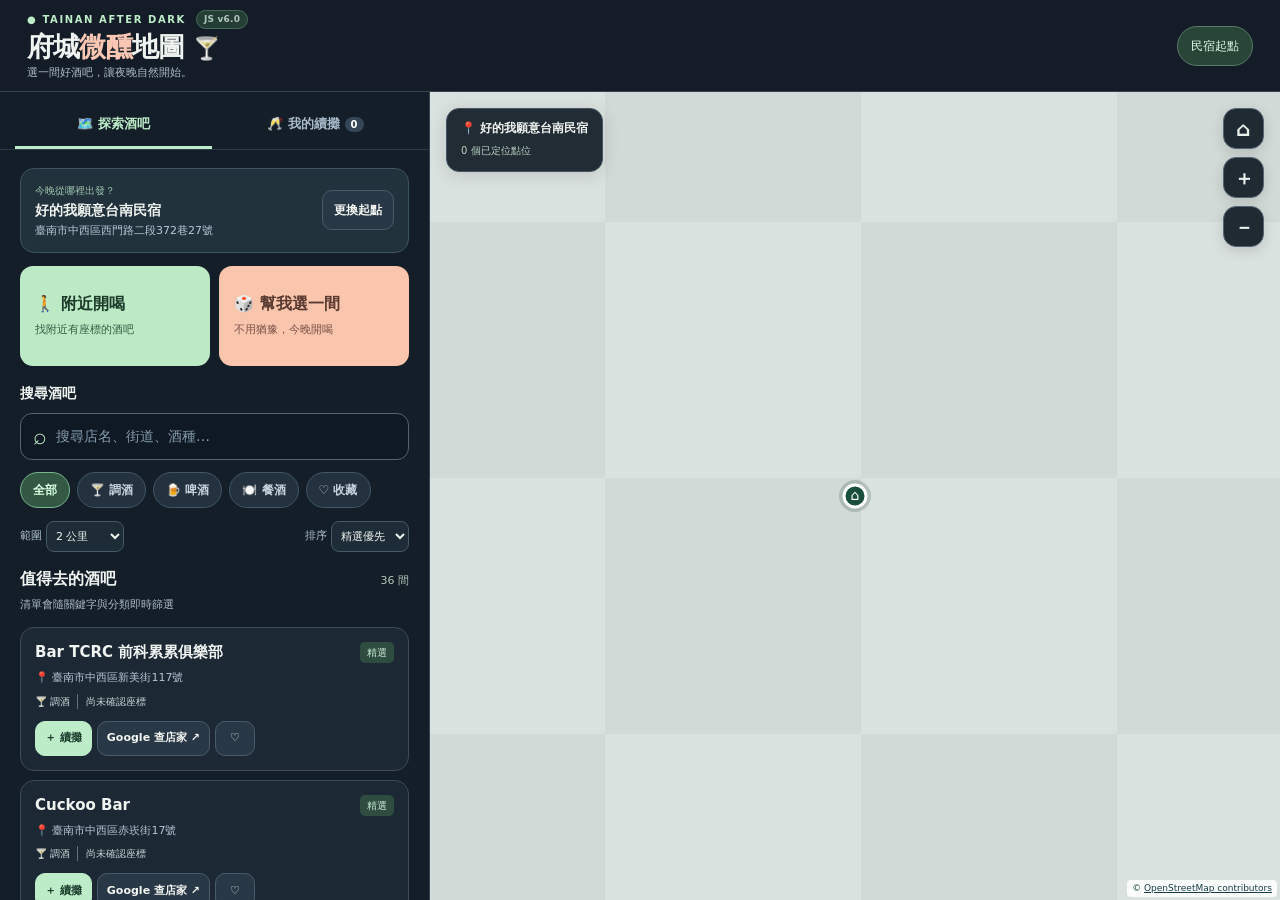
==== index.html @ aedd4753 "Add files via upload" ====
<!doctype html>
<html lang="zh-Hant">
<head>
  <meta charset="utf-8">
  <meta name="viewport" content="width=device-width,initial-scale=1,viewport-fit=cover">
  <meta name="theme-color" content="#131d27">
  <meta name="description" content="府城微醺地圖：從臺南民宿或任何起點出發，搜尋附近酒吧、隨機抽店、規劃續攤與步行導航。">
  <title>府城微醺地圖｜Tainan Bar Hop</title>
  <link rel="stylesheet" href="./styles.css?v=6.0.0">
</head>
<body>
  <div id="app"><p style="font:16px system-ui;padding:24px">🍸 載入府城微醺地圖中…</p></div>
  <script type="module" src="./app.js?v=6.0.0"></script>
</body>
</html>
---- styles.css ----
:root{color-scheme:dark;--bg:#121a24;--panel:#17212e;--soft:#222f3c;--line:#344452;--text:#f0f4f1;--muted:#acbac9;--mint:#bdecc8;--pink:#fac7b4;--dim:#8da4ab}
*{box-sizing:border-box}html,body{padding:0;margin:0;min-height:100%;font-family:-apple-system,BlinkMacSystemFont,"Noto Sans TC","PingFang TC",system-ui,sans-serif;background:var(--bg);color:var(--text);line-height:1.5}button,input,select{font:inherit}button{cursor:pointer}button:disabled{opacity:.48;cursor:default}a{color:inherit;text-decoration:none}button:focus-visible,a:focus-visible,input:focus-visible,select:focus-visible{outline:3px solid var(--mint);outline-offset:3px}[hidden]{display:none!important}
.topbar{height:92px;padding:16px 27px;display:flex;justify-content:space-between;align-items:center;background:#141d27;border-bottom:1px solid var(--line);gap:8px}.eyebrow{font-size:10px;letter-spacing:1.6px;color:var(--mint);font-weight:800;display:flex;align-items:center;gap:10px}.version{font-size:9px;color:#b1c4c1;letter-spacing:.2px;border:1px solid #496a5b;background:#243e35;padding:2px 7px;border-radius:20px}.topbar h1{font-size:27px;margin:2px 0 1px;font-weight:900;letter-spacing:-.8px;line-height:1.2}.topbar h1 span{color:var(--pink)}.topbar h1 i{font-style:normal;font-size:22px}.topbar p{font-size:11px;color:var(--muted);margin:0}.start-chip{border:1px solid #567968;background:#294537;color:#e0ffeb;padding:10px 13px;border-radius:20px;font-size:12px;max-width:160px;overflow:hidden;text-overflow:ellipsis;white-space:nowrap}
.layout{display:grid;grid-template-columns:minmax(370px,430px) minmax(0,1fr);grid-template-areas:'sheet map';height:calc(100dvh - 92px);min-height:550px;overflow:hidden}.sheet{grid-area:sheet;overflow-y:auto;overscroll-behavior:contain;min-height:0;background:#141e28;border-right:1px solid var(--line);scrollbar-color:#435260 transparent}.sheet-grip{display:none}.sheet-content{padding:18px 20px 60px}.tabs{display:grid;grid-template-columns:1fr 1fr;gap:5px;padding:10px 15px 0;background:#141e28;position:sticky;top:0;z-index:6;border-bottom:1px solid #2e3a47}.tab{border:none;border-bottom:3px solid transparent;background:transparent;color:#a8b9c9;font-size:13px;font-weight:800;padding:12px 8px}.tab.active{color:var(--mint);border-bottom-color:var(--mint)}.tab b{font-size:10px;padding:2px 6px;border-radius:12px;background:#354659;color:white}
.maparea{grid-area:map;position:relative;overflow:hidden;min-width:0;min-height:0;isolation:isolate;contain:paint;background:#d5e4dc}.maparea canvas{position:absolute;inset:0;width:100%;height:100%;display:block;overflow:hidden;touch-action:none;z-index:0}.map-status,.map-controls,.attribution,.map-venue{position:absolute;z-index:2}.map-status{left:16px;top:16px;max-width:min(290px,68%);border-radius:13px;background:#17212af0;border:1px solid #445466;padding:10px 14px;pointer-events:none;box-shadow:0 3px 18px #0002}.map-status strong{display:block;font-size:12px;overflow:hidden;white-space:nowrap;text-overflow:ellipsis}.map-status small{font-size:10px;color:#bad2c5}.map-controls{right:16px;top:16px;display:flex;flex-direction:column;gap:8px}.map-controls button{border:1px solid #536474;border-radius:13px;background:#17212af2;color:#e9f1ed;min-width:41px;min-height:41px;font-size:20px;font-weight:800;box-shadow:0 4px 13px #0002}.attribution{right:3px;bottom:3px;padding:2px 5px;border-radius:4px;background:#fffD;color:#173e45;font-size:9px}.attribution a{text-decoration:underline}.map-venue{bottom:29px;left:16px;right:16px;max-width:460px;margin:auto;border:1px solid #6d9680;border-radius:13px;background:#14232cf4;padding:13px 14px;box-shadow:0 10px 24px #0004}.map-venue p{font-size:11px;color:var(--muted);margin:4px 0 9px}
.start-box{border:1px solid #3c5360;border-radius:14px;background:#22323c;padding:14px;display:flex;justify-content:space-between;align-items:center;gap:12px}.start-box div{min-width:0}.start-box small{display:block;color:#9fc4ae;font-size:10px}.start-box strong{display:block;font-size:14px;margin:2px 0;overflow:hidden;text-overflow:ellipsis;white-space:nowrap}.start-box span{display:block;color:#b9c8d6;font-size:11px;line-height:1.4}.start-options{border:1px solid #3c5360;border-radius:14px;padding:12px;background:#1d2b34;margin-top:8px}.actions{display:flex;flex-wrap:wrap;gap:7px;align-items:center}.btn{min-height:40px;border-radius:10px;border:1px solid #495b69;background:#293846;color:#f3f5f1;padding:9px 11px;font-size:12px;font-weight:750;display:inline-flex;align-items:center;justify-content:center;text-align:center}.btn:hover{filter:brightness(1.08)}.btn-brand{background:var(--mint);border-color:var(--mint);color:#1b3b2b}.btn-ghost{background:transparent}.btn-icon{font-size:21px;min-width:40px}.btn-icon.favorited{color:#ffc7c2;background:#543a40}.input-group{display:flex;gap:6px;margin-top:10px}.input-group input{min-width:0;flex:1;background:#111e29;color:white;border:1px solid #536474;border-radius:9px;padding:10px;font-size:12px}
.hero-actions{display:grid;grid-template-columns:1fr 1fr;gap:9px;margin:13px 0}.hero-btn{border:0;text-align:left;min-height:100px;padding:15px;border-radius:13px;display:flex;flex-direction:column;justify-content:center;gap:9px}.hero-btn b{font-size:16px;line-height:1.2}.hero-btn span{font-size:11px;line-height:1.4}.hero-near{background:#bceac5;color:#1c3b2a}.hero-near span{color:#365d43}.hero-near.active{box-shadow:0 0 0 3px #84a991 inset}.hero-random{background:#fac5ad;color:#583a31}.hero-random span{color:#785247}.lucky-result{background:#243d32;border:1px solid #62896f;border-radius:14px;padding:13px;margin:0 0 13px}.lucky-result h3{margin:4px 0;font-size:17px}.lucky-result p{font-size:12px;color:#d0dcd4;margin:4px 0 12px}
.search-group{margin-top:17px}.search-group label{display:block;font-size:14px;font-weight:800;margin-bottom:9px}.search-bar{display:flex;gap:7px;align-items:center;background:#0f1924;border:1px solid #526371;border-radius:12px;padding:0 12px}.search-bar span{font-size:23px;color:var(--mint)}.search-bar input{flex:1;min-width:0;border:0;outline:0;background:none;color:white;font-size:14px;padding:12px 2px}.search-bar input::placeholder{color:#869cac}.search-bar button{border:0;background:none;font-size:22px;color:#cfdad8;padding:5px}
.filterrow{display:flex;gap:7px;overflow-x:auto;padding:12px 0 8px;scrollbar-width:none}.chip{white-space:nowrap;border:1px solid #435766;background:#24313e;color:#c6d2dc;padding:8px 12px;font-size:12px;font-weight:750;border-radius:22px;flex:none}.chip.active{border-color:#78b58b;background:#335945;color:#d8ffe2}.sortrow{display:flex;justify-content:space-between;gap:8px;margin:5px 0 13px;color:#afc3ca}.sortrow label{font-size:11px;display:flex;align-items:center;gap:4px}.sortrow select{font-size:11px;background:#1e2c37;border:1px solid #465967;color:#f0f5ef;padding:7px 5px;border-radius:8px;min-width:78px}.section-title{display:flex;justify-content:space-between;align-items:baseline;gap:12px;margin:15px 0 0}.section-title strong{font-size:16px}.section-title span{font-size:11px;color:#b4c9b9}.muted{font-size:11px;color:var(--muted);line-height:1.5;margin:6px 0 14px}.venue{border:1px solid #3b4b58;border-radius:14px;background:#1c2935;padding:14px;margin:9px 0}.ven-head{display:flex;align-items:start;justify-content:space-between;gap:10px}.ven-head h3{margin:0;font-size:15px;font-weight:850;line-height:1.4;word-break:break-word}.source{flex:none;font-size:10px;color:#c9e8d4;padding:3px 7px;background:#2e4d40;border-radius:5px}.ven-address{font-size:11px;color:#b8c6d3;margin:7px 0}.tags{display:flex;gap:7px;flex-wrap:wrap}.tags span{font-size:10px;color:#c4d6d4}.tags span+span{padding-left:8px;border-left:1px solid #64717d}.venue-actions{display:flex;gap:5px;flex-wrap:wrap;margin-top:12px}.venue-actions .btn{font-size:11px;min-height:35px;padding:7px 9px}
.empty{border:1px dashed #4a5a69;border-radius:13px;padding:22px;margin:12px 0;text-align:center}.empty strong{font-size:14px}.empty p{font-size:12px;color:var(--muted)}.load-more{width:100%;margin:12px 0}.more-source{border:1px solid #40584d;border-radius:14px;background:#23372f;padding:14px;margin:20px 0}.more-source strong{font-size:13px}.more-source p,.more-source small{font-size:11px;color:#c0d1c6;line-height:1.6}.more-source a{display:block;font-size:12px;color:#d6f7dc;text-decoration:underline;margin:12px 0}.more-source small{display:block}
.route-actions{display:flex;gap:7px;flex-wrap:wrap;margin:13px 0}.route-actions .btn{flex:1;min-width:140px}.disabled{pointer-events:none;opacity:.4}.stop{display:flex;gap:9px;align-items:flex-start;background:#1d2b38;border:1px solid #364b59;border-radius:12px;padding:11px;margin:9px 0}.stop-index{border-radius:8px;background:#f7cbb7;color:#513b30;font-size:13px;font-weight:900;padding:5px 9px}.stop-main{min-width:0;flex:1}.stop-main b{font-size:13px}.stop-main small{color:#aebec7;display:block;font-size:11px;margin:4px 0}.stop-actions{display:flex;flex-wrap:wrap;gap:12px;margin-top:6px}.stop-actions a,.stop-actions button{color:#cdebd8;background:none;border:0;text-decoration:underline;font-size:11px;padding:0}.stop-controls{display:flex;flex-direction:column;gap:4px}.stop-controls button{min-height:28px;min-width:28px;border:1px solid #516477;background:#2b4051;color:#e5ebec;border-radius:6px}
.sheet-grip{border:0;background:transparent}.toast{position:fixed;bottom:calc(env(safe-area-inset-bottom) + 20px);left:50%;transform:translate(-50%,10px);max-width:92vw;background:#13382b;border:1px solid #75aa83;padding:10px 15px;border-radius:13px;color:#ddffe7;font-size:12px;z-index:70;opacity:0;pointer-events:none;transition:.2s;box-shadow:0 6px 26px #0004}.toast.show{opacity:1;transform:translate(-50%,0)}.sticky-route{display:none}
@media(max-width:800px){
 .topbar{height:84px;padding:13px 15px}.topbar h1{font-size:23px}.topbar p{font-size:10px}.topbar .eyebrow{font-size:9px}.start-chip{max-width:108px;padding:8px 9px;font-size:10px}
 .layout{height:auto;min-height:0;display:flex;flex-direction:column;overflow:visible}.maparea{height:38dvh;min-height:270px;max-height:410px;flex:none;contain:paint;width:100%}.sheet{overflow:visible;border:0;position:relative;z-index:5;margin-top:-15px;background:#141e28;border-radius:19px 19px 0 0;box-shadow:0 -6px 18px #0001}.sheet-grip{display:flex;width:100%;height:20px;align-items:center;justify-content:center;padding:0}.sheet-grip span{width:43px;height:5px;background:#647381;border-radius:7px}.tabs{top:0;padding-top:2px;position:sticky}.sheet-content{padding:14px 14px calc(env(safe-area-inset-bottom) + 90px)}.map-status{top:10px;left:10px;padding:8px 11px;max-width:68%}.map-status strong{font-size:11px}.map-controls{top:10px;right:10px;gap:5px}.map-controls button{min-height:36px;min-width:36px;font-size:18px}.map-venue{bottom:23px;left:10px;right:10px}.hero-btn{min-height:89px;padding:12px}.hero-btn b{font-size:15px}.hero-btn span{font-size:11px}.sortrow{margin-top:5px}.sheet.collapsed .sheet-content{display:none}.sheet.collapsed .tabs{display:none}.sheet.collapsed{padding-bottom:8px}.sticky-route:not([hidden]){display:flex;position:fixed;bottom:0;left:0;right:0;z-index:10;min-height:64px;padding:10px 14px calc(env(safe-area-inset-bottom) + 10px);background:#16282f;border-top:1px solid #537567;align-items:center;justify-content:space-between;gap:8px;box-shadow:0 -5px 20px #0005}.sticky-route span{font-size:12px;color:#d5ebde}.sticky-route button{border:0;background:#bbe9c5;border-radius:10px;padding:10px 13px;color:#204131;font-size:12px;font-weight:850}.toast{bottom:calc(env(safe-area-inset-bottom) + 84px)}
}
@media(max-width:360px){.version{display:none}.topbar h1{font-size:21px}.start-chip{max-width:92px}.maparea{height:295px}.hero-btn b{font-size:13px}.hero-btn span{font-size:10px}.venue-actions .btn{font-size:10px}}
@media(prefers-reduced-motion:reduce){*{scroll-behavior:auto!important;transition:none!important}}
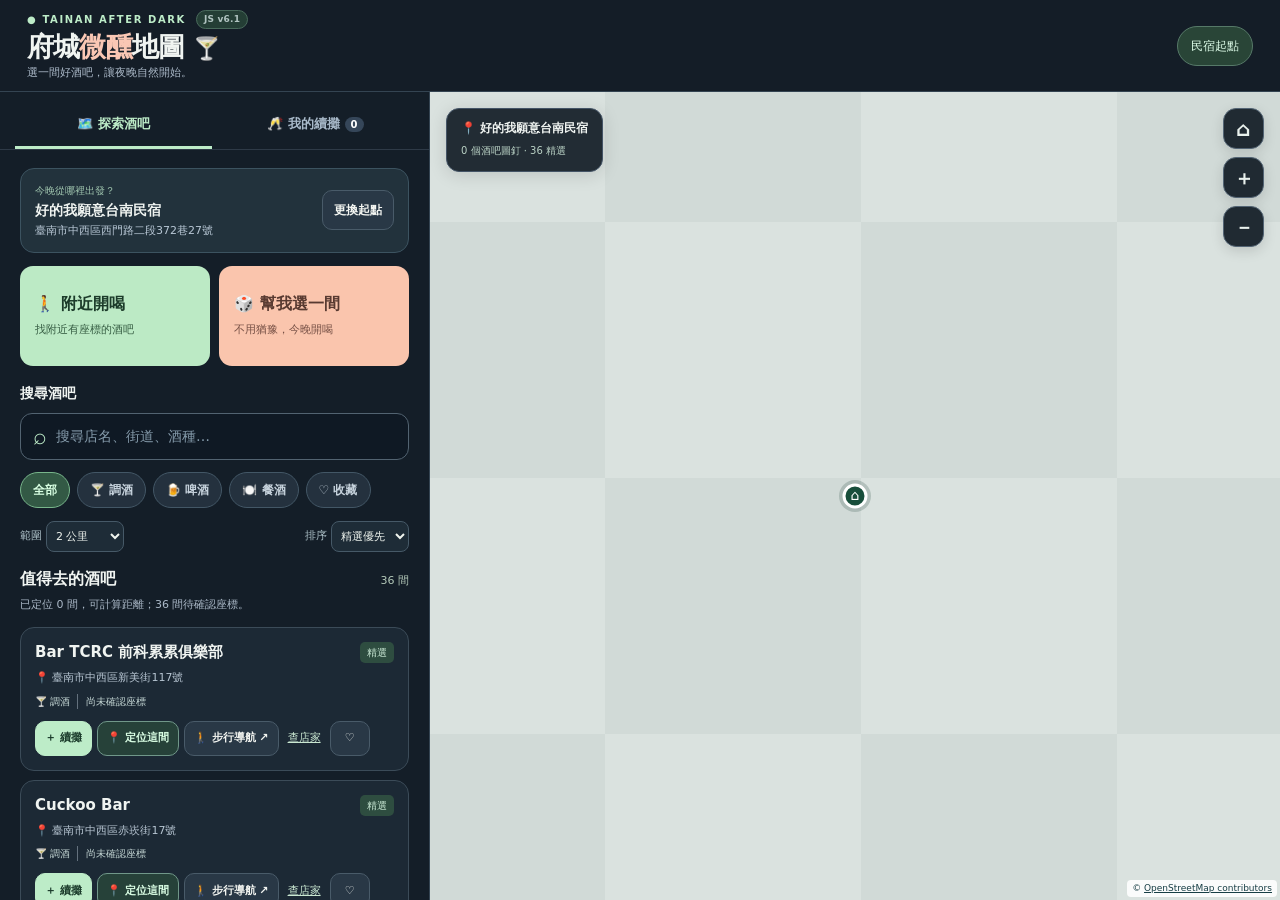
==== commit 702ed0d3: "Add files via upload" ====
--- a/index.html
+++ b/index.html
@@ -6,10 +6,10 @@
   <meta name="theme-color" content="#131d27">
   <meta name="description" content="府城微醺地圖：從臺南民宿或任何起點出發，搜尋附近酒吧、隨機抽店、規劃續攤與步行導航。">
   <title>府城微醺地圖｜Tainan Bar Hop</title>
-  <link rel="stylesheet" href="./styles.css?v=6.0.0">
+  <link rel="stylesheet" href="./styles.css?v=6.1.0">
 </head>
 <body>
   <div id="app"><p style="font:16px system-ui;padding:24px">🍸 載入府城微醺地圖中…</p></div>
-  <script type="module" src="./app.js?v=6.0.0"></script>
+  <script type="module" src="./app.js?v=6.1.0"></script>
 </body>
 </html>
--- a/styles.css
+++ b/styles.css
@@ -16,3 +16,8 @@
 }
 @media(max-width:360px){.version{display:none}.topbar h1{font-size:21px}.start-chip{max-width:92px}.maparea{height:295px}.hero-btn b{font-size:13px}.hero-btn span{font-size:10px}.venue-actions .btn{font-size:10px}}
 @media(prefers-reduced-motion:reduce){*{scroll-behavior:auto!important;transition:none!important}}
+
+/* v6.1: obvious address lookup and navigation paths */
+.venue-detail{font-size:11px;color:#cae8d2;text-decoration:underline;display:inline-flex;align-items:center;padding:4px}
+.btn-geo{border-color:#709789;background:#264139;color:#dbffe5}
+@media(max-width:800px){.venue-actions .btn{min-height:39px}.venue-actions .btn-geo{flex:1}}
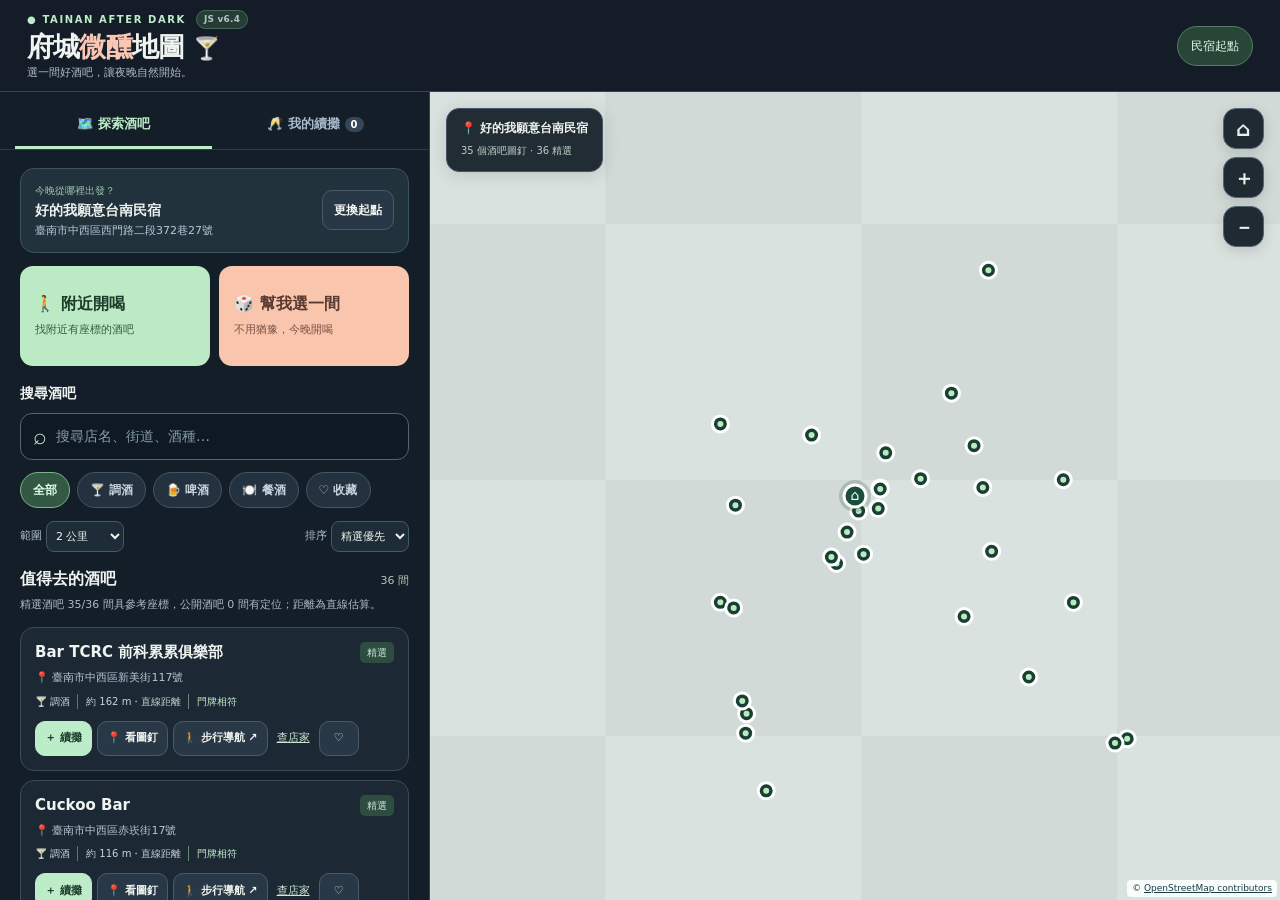
==== commit d02eff15: "Add files via upload" ====
--- a/index.html
+++ b/index.html
@@ -6,10 +6,10 @@
   <meta name="theme-color" content="#131d27">
   <meta name="description" content="府城微醺地圖：從臺南民宿或任何起點出發，搜尋附近酒吧、隨機抽店、規劃續攤與步行導航。">
   <title>府城微醺地圖｜Tainan Bar Hop</title>
-  <link rel="stylesheet" href="./styles.css?v=6.1.0">
+  <link rel="stylesheet" href="./styles.css?v=6.4.0">
 </head>
 <body>
   <div id="app"><p style="font:16px system-ui;padding:24px">🍸 載入府城微醺地圖中…</p></div>
-  <script type="module" src="./app.js?v=6.1.0"></script>
+  <script type="module" src="./app.js?v=6.4.0"></script>
 </body>
 </html>
--- a/styles.css
+++ b/styles.css
@@ -21,3 +21,21 @@
 .venue-detail{font-size:11px;color:#cae8d2;text-decoration:underline;display:inline-flex;align-items:center;padding:4px}
 .btn-geo{border-color:#709789;background:#264139;color:#dbffe5}
 @media(max-width:800px){.venue-actions .btn{min-height:39px}.venue-actions .btn-geo{flex:1}}
+
+/* v6.4 coordinate evidence panel. Kept behind disclosure to preserve mobile usability. */
+.audit-panel{margin-top:17px;background:#192d34;border:1px solid #48675c;border-radius:15px;padding:14px}
+.audit-title{display:flex;align-items:center;justify-content:space-between;flex-wrap:wrap;gap:6px;margin-bottom:10px}
+.audit-title strong{font-size:15px;color:#d1f5dc}.audit-title small{font-size:11px;color:#aac4b9}
+.audit-kpis{display:grid;grid-template-columns:repeat(4,minmax(0,1fr));gap:6px;margin:9px 0}
+.audit-kpis>div{padding:10px 4px;background:#20363b;border:1px solid #3a5553;border-radius:10px;text-align:center}
+.audit-kpis b{display:block;font-size:18px;line-height:1.4;color:#c8f0d0}.audit-kpis span{display:block;color:#b8c8c8;font-size:10px}
+.audit-panel .actions{display:flex;gap:7px;flex-wrap:wrap}
+.audit-entry{background:#15232a;border:1px solid #375058;border-radius:10px;padding:11px;margin-top:8px;overflow-wrap:anywhere}
+.audit-entry .audit-head{display:flex;justify-content:space-between;align-items:center;gap:8px}
+.audit-entry b{font-size:12px}.audit-entry .audit-head span{border:1px solid #5d8775;border-radius:6px;padding:3px 6px;color:#c9ebd2;font-size:10px;flex-shrink:0}
+.audit-entry p{font-size:11px;color:#a9c1c8;line-height:1.5;margin:5px 0}
+.audit-entry small{display:block;color:#bfd0d5;font-size:10px;line-height:1.7;overflow-wrap:anywhere}
+.quality{border-color:#668977!important;color:#c6ecca!important}.quality-warn{border-color:#a78055!important;color:#ffcea3!important}
+@media(max-width:420px){.audit-kpis b{font-size:16px}.audit-kpis span{font-size:9px}.audit-panel{padding:11px}}
+
+#auditDetails:not([hidden]){max-height:480px;overflow:auto;overscroll-behavior:contain;padding-right:2px}
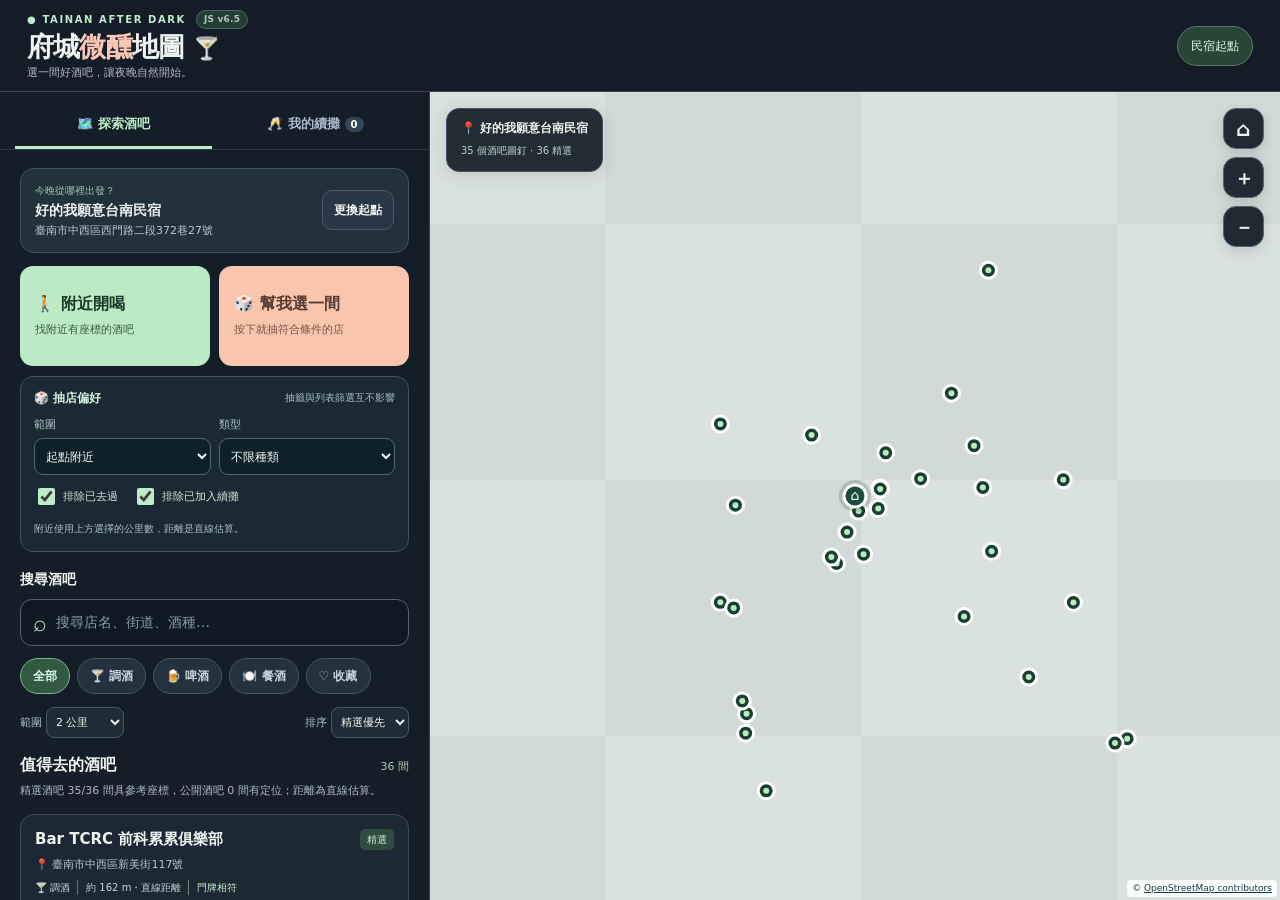
==== commit f6533654: "Add files via upload" ====
--- a/index.html
+++ b/index.html
@@ -6,10 +6,10 @@
   <meta name="theme-color" content="#131d27">
   <meta name="description" content="府城微醺地圖：從臺南民宿或任何起點出發，搜尋附近酒吧、隨機抽店、規劃續攤與步行導航。">
   <title>府城微醺地圖｜Tainan Bar Hop</title>
-  <link rel="stylesheet" href="./styles.css?v=6.4.0">
+  <link rel="stylesheet" href="./styles.css?v=6.5.0">
 </head>
 <body>
   <div id="app"><p style="font:16px system-ui;padding:24px">🍸 載入府城微醺地圖中…</p></div>
-  <script type="module" src="./app.js?v=6.4.0"></script>
+  <script type="module" src="./app.js?v=6.5.0"></script>
 </body>
 </html>
--- a/styles.css
+++ b/styles.css
@@ -39,3 +39,46 @@
 @media(max-width:420px){.audit-kpis b{font-size:16px}.audit-kpis span{font-size:9px}.audit-panel{padding:11px}}
 
 #auditDetails:not([hidden]){max-height:480px;overflow:auto;overscroll-behavior:contain;padding-right:2px}
+
+/* v6.5: lightweight discovery controls, venue details, and focused night mode. */
+.random-settings{background:#1a2933;border:1px solid #3b5656;border-radius:13px;padding:12px 13px;margin:-3px 0 13px}
+.random-header{display:flex;align-items:center;justify-content:space-between;gap:8px;margin-bottom:10px}
+.random-header strong{font-size:12px;color:#d4f3dc}.random-header span,.random-settings small{font-size:10px;color:#a9c1c4}
+.random-controls{display:grid;grid-template-columns:1fr 1fr;gap:8px}
+.random-controls label{display:grid;gap:5px;font-size:11px;color:#aecbc4}
+.random-controls select{width:100%;min-width:0;min-height:37px;background:#0e202a;color:#f2f6f0;border:1px solid #4f6a68;border-radius:9px;padding:7px;font-size:12px}
+.random-checks{display:flex;gap:15px;flex-wrap:wrap;margin:10px 0 7px}
+.random-checks label{display:flex;align-items:center;gap:5px;font-size:11px;color:#d8e5db}
+.random-checks input{accent-color:#bdecc8;width:17px;height:17px}
+.trip-offer{background:#274336;border:1px solid #81b892;padding:14px;border-radius:13px;margin-bottom:15px}
+.trip-offer strong{font-size:14px;color:#d5ffe4}.trip-offer p{font-size:12px;color:#d2e5d9;margin:7px 0 12px;line-height:1.6}
+body.modal-open,body.night-open{overflow:hidden}
+.modal-backdrop{position:fixed;inset:0;z-index:90;display:flex;justify-content:center;align-items:center;padding:18px;background:rgba(4,10,15,.80);overscroll-behavior:contain}
+.detail-dialog{position:relative;width:min(540px,100%);max-height:min(85dvh,720px);overflow-y:auto;background:#192833;border:1px solid #698879;border-radius:20px;padding:24px 19px 19px;box-shadow:0 16px 60px #0008}
+.dialog-close{position:absolute;right:12px;top:11px;width:34px;height:34px;border:1px solid #51665f;border-radius:50%;background:#2c4143;color:#e6f5ea;font-size:24px}
+.detail-kicker{font-size:10px;letter-spacing:1.5px;color:#acddba;font-weight:800;margin-bottom:10px}
+.detail-dialog h2{font-size:23px;line-height:1.3;letter-spacing:-.4px;margin:0 35px 10px 0}
+.detail-tags{display:flex;gap:7px;flex-wrap:wrap}.detail-tags span{border-radius:6px;padding:4px 8px;font-size:11px;color:#d4f7d9;background:#2e4b42}
+.detail-address{font-size:13px;color:#c9d8d8;line-height:1.6;margin:13px 0}
+.detail-grid{display:grid;grid-template-columns:1fr 1fr;gap:9px;margin-bottom:14px}
+.detail-grid>div{background:#253a43;border:1px solid #42605e;border-radius:12px;padding:12px}
+.detail-grid small{display:block;color:#a5bdc1;font-size:10px;margin-bottom:6px}.detail-grid b{display:block;color:#e3f5e4;font-size:14px;overflow-wrap:anywhere}
+.detail-blurb{border-top:1px solid #405759;padding-top:12px}.detail-blurb b{font-size:13px}.detail-blurb p{font-size:13px;color:#d0dede;line-height:1.7;margin:6px 0 12px}
+.detail-warning{font-size:11px;line-height:1.7;color:#bed0c7;background:#223a36;border-radius:9px;padding:11px}
+.detail-actions{display:grid;grid-template-columns:1fr 1fr;gap:8px;margin-top:14px}.detail-actions .btn{min-height:42px;white-space:normal;line-height:1.4}
+.night-screen{position:fixed;inset:0;z-index:110;background:radial-gradient(ellipse at top,#27473e 0%,#13262d 45%,#0f1821 100%);overflow:auto;overscroll-behavior:contain}
+.night-wrap{max-width:620px;margin:auto;min-height:100dvh;padding:calc(env(safe-area-inset-top) + 25px) 22px calc(env(safe-area-inset-bottom) + 25px);display:flex;flex-direction:column;gap:17px}
+.night-head{display:flex;justify-content:space-between;align-items:flex-start;gap:12px}.night-head small{color:#b9eac7;font-weight:800;font-size:11px;letter-spacing:1.2px}.night-head h2{font-size:30px;margin:3px 0 0;line-height:1.2}
+.night-close{background:#2e4145;color:#f3faf7;border:1px solid #5d7774;border-radius:11px;padding:10px 11px;font-size:12px;white-space:nowrap}
+.night-count{color:#d1e4d9;font-size:12px;font-weight:800;margin-top:9px}
+.night-progress{display:flex;gap:6px}.night-progress span{height:6px;flex:1;background:#47605a;border-radius:8px}.night-progress .done{background:#bceac5}
+.night-card{background:#223940;border:1px solid #5c8073;border-radius:22px;padding:23px 20px;margin-top:10px;box-shadow:0 12px 35px #0003}
+.night-card>span{color:#adc9c1;font-size:12px}.night-card h3{font-size:28px;letter-spacing:-.6px;line-height:1.3;margin:9px 0 11px}
+.night-card p{color:#cee0d9;font-size:13px;line-height:1.7;overflow-wrap:anywhere;min-height:38px}
+.night-action{display:block;text-align:center;color:#203c2b;background:#c7f1d0;border:1px solid #c7f1d0;padding:15px 12px;border-radius:13px;font-size:15px;font-weight:850;margin-top:18px}
+.night-next{font-size:13px;color:#bad7cf;margin:0}.night-buttons{display:grid;grid-template-columns:1fr 1fr;gap:9px}
+.night-buttons .btn:first-child{grid-column:1/-1;min-height:53px;font-size:15px}.night-buttons .btn{min-height:45px}
+.night-home{margin-top:auto;border-top:1px solid #4d665d;padding-top:19px}
+.night-home a{display:block;color:#d8f9e2;font-size:14px;font-weight:750;text-align:center;padding:12px;border-radius:11px;border:1px solid #668579;background:#223a35}
+.night-home p{font-size:11px;color:#aac1bb;text-align:center;line-height:1.7;margin:11px 0 0}
+@media(max-width:430px){.random-header{align-items:flex-start;flex-direction:column;gap:2px}.random-controls{gap:7px}.detail-dialog{padding:19px 13px 14px}.detail-dialog h2{font-size:20px}.night-wrap{padding-left:17px;padding-right:17px}.night-head h2{font-size:26px}.night-card h3{font-size:25px}.night-card{padding:20px 15px}.night-head .night-close{font-size:11px;padding:8px}}
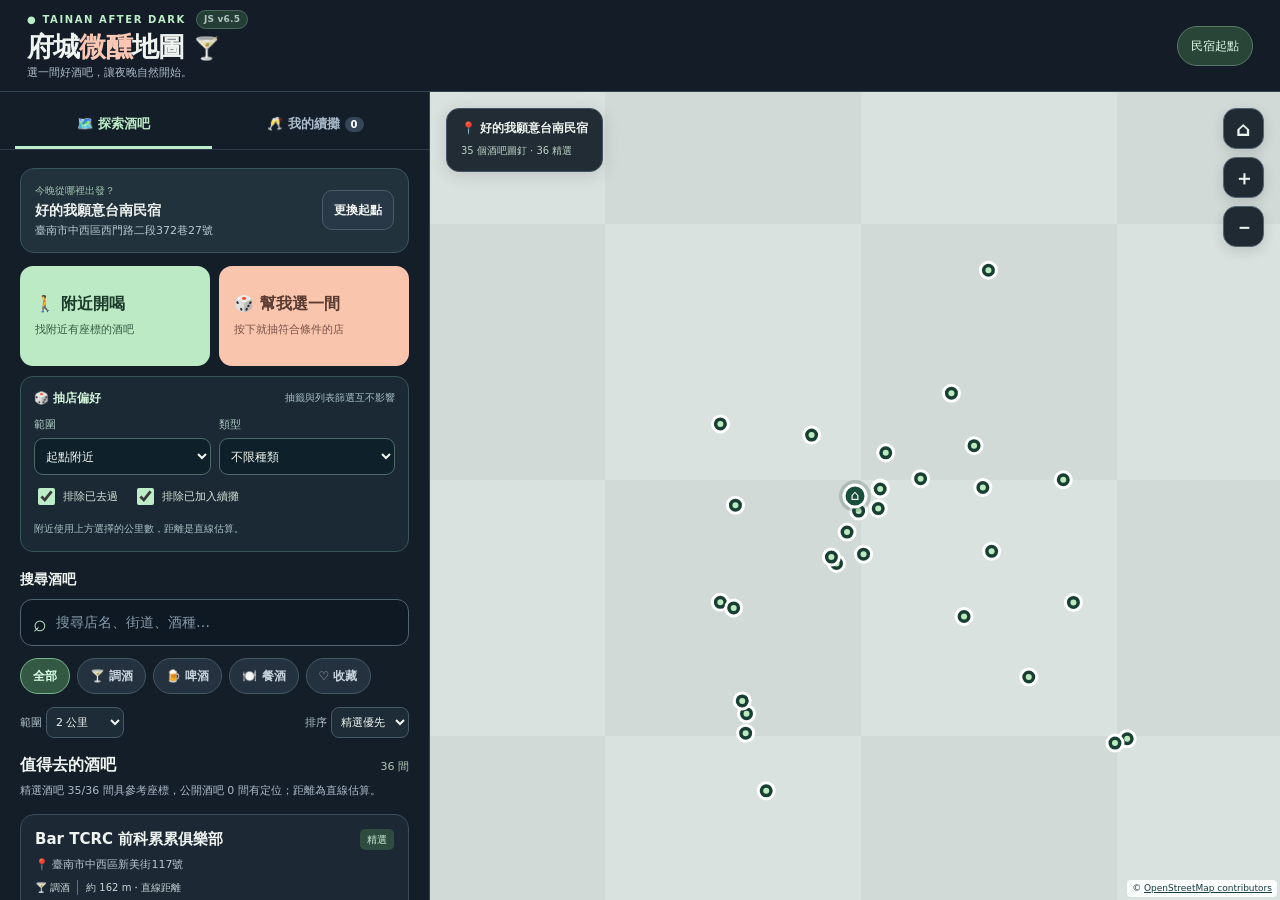
==== commit 70ba9e00: "Add files via upload" ====
--- a/index.html
+++ b/index.html
@@ -6,10 +6,16 @@
   <meta name="theme-color" content="#131d27">
   <meta name="description" content="府城微醺地圖：從臺南民宿或任何起點出發，搜尋附近酒吧、隨機抽店、規劃續攤與步行導航。">
   <title>府城微醺地圖｜Tainan Bar Hop</title>
-  <link rel="stylesheet" href="./styles.css?v=6.5.0">
+  <link rel="stylesheet" href="./styles.css?v=7.1.0">
 </head>
 <body>
   <div id="app"><p style="font:16px system-ui;padding:24px">🍸 載入府城微醺地圖中…</p></div>
-  <script type="module" src="./app.js?v=6.5.0"></script>
+  <script type="module" src="./app.js?v=7.1.0"></script>
+  <nav class="bottomnav" aria-label="主要導覽">
+    <button data-tab="map">🗺️<span>地圖</span></button>
+    <button data-tab="discover" class="active" aria-current="page">🔍<span>探索</span></button>
+    <button data-tab="route">🥂<span>續攤 <b id="navRouteBadge">0</b></span></button>
+    <button data-tab="night">🌙<span>今晚</span></button>
+  </nav>
 </body>
 </html>
--- a/styles.css
+++ b/styles.css
@@ -82,3 +82,25 @@
 .night-home a{display:block;color:#d8f9e2;font-size:14px;font-weight:750;text-align:center;padding:12px;border-radius:11px;border:1px solid #668579;background:#223a35}
 .night-home p{font-size:11px;color:#aac1bb;text-align:center;line-height:1.7;margin:11px 0 0}
 @media(max-width:430px){.random-header{align-items:flex-start;flex-direction:column;gap:2px}.random-controls{gap:7px}.detail-dialog{padding:19px 13px 14px}.detail-dialog h2{font-size:20px}.night-wrap{padding-left:17px;padding-right:17px}.night-head h2{font-size:26px}.night-card h3{font-size:25px}.night-card{padding:20px 15px}.night-head .night-close{font-size:11px;padding:8px}}
+
+/* v7.0 底部導覽 */
+.bottomnav{display:none}
+@media (max-width:799px){
+  .sheet nav.tabs{display:none}
+  body{padding-bottom:calc(64px + env(safe-area-inset-bottom))}
+  .bottomnav{position:fixed;left:0;right:0;bottom:0;z-index:60;display:flex;height:calc(60px + env(safe-area-inset-bottom));padding-bottom:env(safe-area-inset-bottom);background:#131d27;border-top:1px solid #2a3a48}
+  .bottomnav button{flex:1;border:0;background:transparent;color:#9fb0bf;font-size:20px;display:flex;flex-direction:column;align-items:center;justify-content:center;gap:2px;cursor:pointer;padding:0}
+  .bottomnav button span{font-size:11px;line-height:1}
+  .bottomnav button.active{color:#f2c879}
+  .bottomnav button b{font-size:10px;background:#f2c879;color:#131d27;border-radius:99px;padding:0 5px;margin-left:2px}
+  body.night-open .bottomnav{display:none}
+  .toast{bottom:calc(env(safe-area-inset-bottom) + 84px)}
+}
+
+/* v7.1 卡片精簡與管理面板 */
+.audit-panel{display:none}
+body.admin .audit-panel{display:block}
+.venue-actions{display:flex;flex-direction:column;gap:8px}
+.venue-primary,.venue-secondary{display:grid;grid-template-columns:1fr 1fr;gap:8px}
+.venue-secondary{grid-template-columns:1fr 1fr auto}
+.venue-secondary .btn-icon{width:auto;min-width:44px}
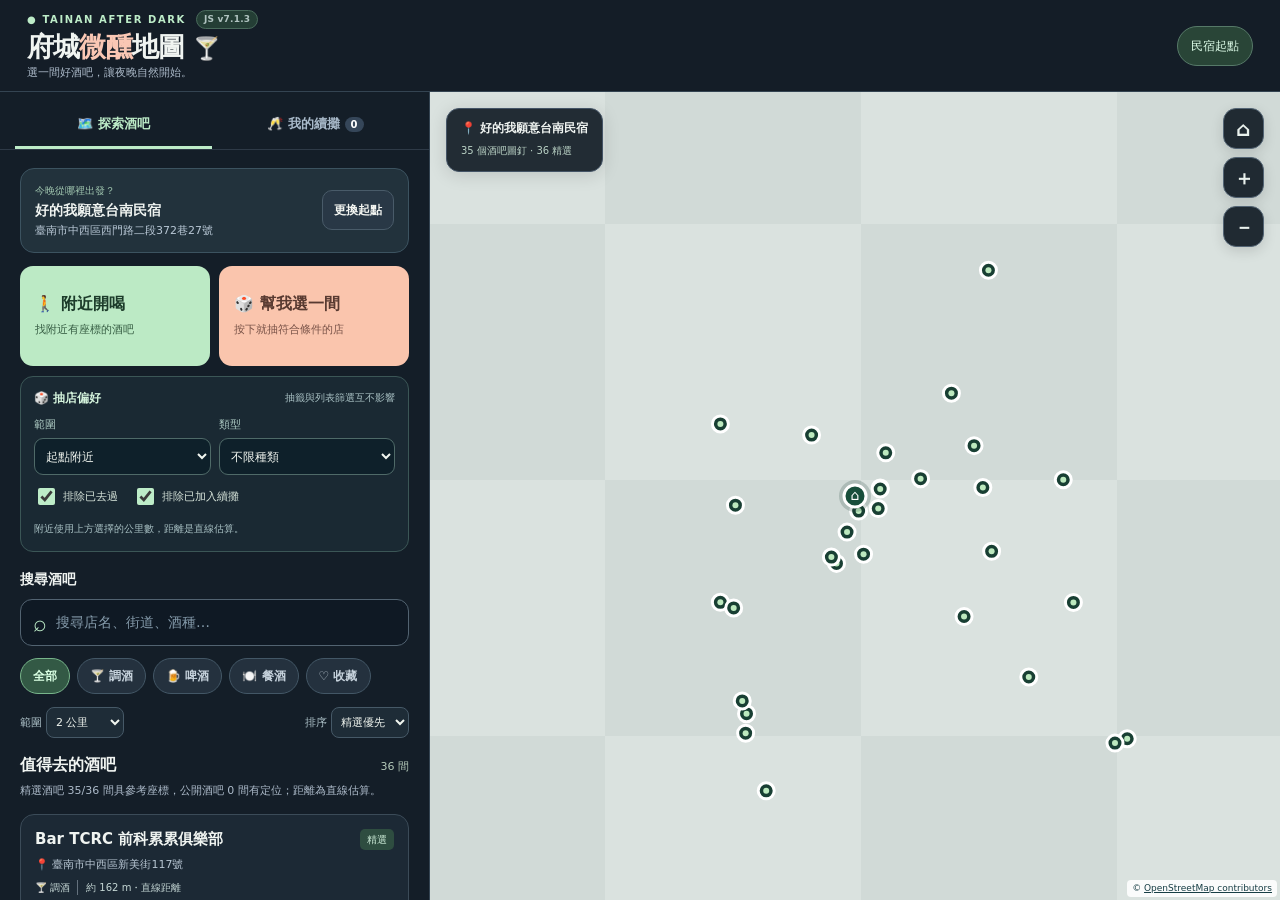
==== commit 14a504d5: "Add files via upload" ====
--- a/index.html
+++ b/index.html
@@ -6,11 +6,11 @@
   <meta name="theme-color" content="#131d27">
   <meta name="description" content="府城微醺地圖：從臺南民宿或任何起點出發，搜尋附近酒吧、隨機抽店、規劃續攤與步行導航。">
   <title>府城微醺地圖｜Tainan Bar Hop</title>
-  <link rel="stylesheet" href="./styles.css?v=7.1.0">
+  <link rel="stylesheet" href="./styles.css?v=7.1.3">
 </head>
 <body>
   <div id="app"><p style="font:16px system-ui;padding:24px">🍸 載入府城微醺地圖中…</p></div>
-  <script type="module" src="./app.js?v=7.1.0"></script>
+  <script type="module" src="./app.js?v=7.1.3"></script>
   <nav class="bottomnav" aria-label="主要導覽">
     <button data-tab="map">🗺️<span>地圖</span></button>
     <button data-tab="discover" class="active" aria-current="page">🔍<span>探索</span></button>
--- a/styles.css
+++ b/styles.css
@@ -104,3 +104,24 @@
 .venue-primary,.venue-secondary{display:grid;grid-template-columns:1fr 1fr;gap:8px}
 .venue-secondary{grid-template-columns:1fr 1fr auto}
 .venue-secondary .btn-icon{width:auto;min-width:44px}
+
+/* v7.1.2 底部導覽「地圖」：整頁只顯示地圖 */
+@media (max-width:799px){
+  body.map-only .sheet{display:none}
+  body.map-only .maparea{height:calc(100dvh - 124px - env(safe-area-inset-bottom));max-height:none;min-height:0}
+}
+
+
+/* v7.1.3: keep the saved-trip shortcut ABOVE the phone bottom navigation. */
+@media (max-width:799px){
+  .sticky-route:not([hidden]){
+    bottom:calc(60px + env(safe-area-inset-bottom));
+    z-index:55;
+    padding:9px 14px;
+    min-height:56px;
+  }
+  body.map-only .sticky-route,body.night-open .sticky-route{display:none!important}
+  .sheet-content{padding-bottom:calc(150px + env(safe-area-inset-bottom))}
+  .bottomnav button{min-width:0}
+  .bottomnav button:focus-visible{outline-offset:-3px}
+}
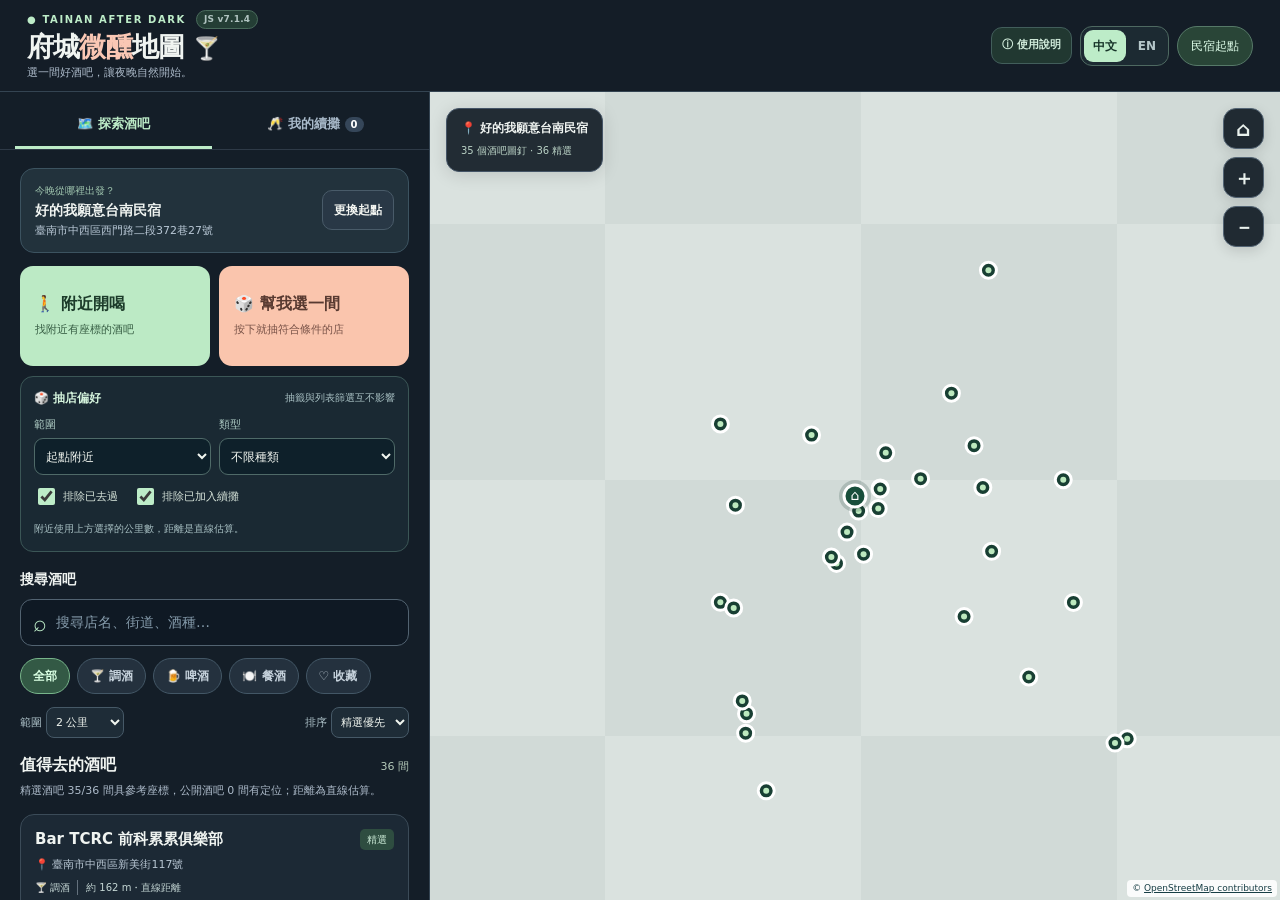
==== commit f32062e4: "Add files via upload" ====
--- a/index.html
+++ b/index.html
@@ -6,16 +6,17 @@
   <meta name="theme-color" content="#131d27">
   <meta name="description" content="府城微醺地圖：從臺南民宿或任何起點出發，搜尋附近酒吧、隨機抽店、規劃續攤與步行導航。">
   <title>府城微醺地圖｜Tainan Bar Hop</title>
-  <link rel="stylesheet" href="./styles.css?v=7.1.3">
+  <link rel="stylesheet" href="./styles.css?v=7.1.4">
 </head>
 <body>
   <div id="app"><p style="font:16px system-ui;padding:24px">🍸 載入府城微醺地圖中…</p></div>
-  <script type="module" src="./app.js?v=7.1.3"></script>
+  <script type="module" src="./app.js?v=7.1.4"></script>
   <nav class="bottomnav" aria-label="主要導覽">
     <button data-tab="map">🗺️<span>地圖</span></button>
     <button data-tab="discover" class="active" aria-current="page">🔍<span>探索</span></button>
     <button data-tab="route">🥂<span>續攤 <b id="navRouteBadge">0</b></span></button>
     <button data-tab="night">🌙<span>今晚</span></button>
+    <a href="./help.html" class="navhelp">❔<span>說明</span></a>
   </nav>
 </body>
 </html>
--- a/styles.css
+++ b/styles.css
@@ -125,3 +125,20 @@
   .bottomnav button{min-width:0}
   .bottomnav button:focus-visible{outline-offset:-3px}
 }
+
+/* v7.1.4: bilingual controls and help shortcut; leaves canvas map untouched. */
+.site-tools{display:flex;align-items:center;justify-content:flex-end;gap:8px;min-width:0}
+.help-link{display:inline-flex;align-items:center;justify-content:center;border-radius:11px;border:1px solid #425e5b;padding:9px 10px;color:#d2eddc;background:#213831;font-size:11px;font-weight:800;white-space:nowrap}
+.lang-switch{display:inline-flex;border:1px solid #4e6961;padding:3px;border-radius:12px;background:#1c2a32;gap:3px;flex:none}
+.lang-switch button{border:0;border-radius:9px;padding:7px 9px;background:transparent;color:#b4c6c9;font-size:12px;font-weight:750}
+.lang-switch button.active{background:#bdecc8;color:#173429}
+@media(max-width:799px){
+ .topbar{height:auto;min-height:92px;display:grid;grid-template-columns:1fr;gap:8px;padding:11px 15px}
+ .site-tools{justify-content:space-between;width:100%;gap:6px}
+ .topbar h1{font-size:22px}.topbar p{font-size:10px}
+ .help-link{padding:8px 10px;font-size:11px}.site-tools .start-chip{max-width:140px;padding:8px 9px}
+ .bottomnav .navhelp{flex:1;min-width:0;border:0;background:transparent;color:#9fb0bf;font-size:20px;display:flex;flex-direction:column;align-items:center;justify-content:center;gap:2px;text-decoration:none}
+ .bottomnav .navhelp span{font-size:11px;line-height:1}
+ body.map-only .maparea{height:calc(100dvh - 170px - env(safe-area-inset-bottom))}
+}
+@media(max-width:360px){.site-tools .start-chip{max-width:115px}.help-link{font-size:10px;padding:7px}}
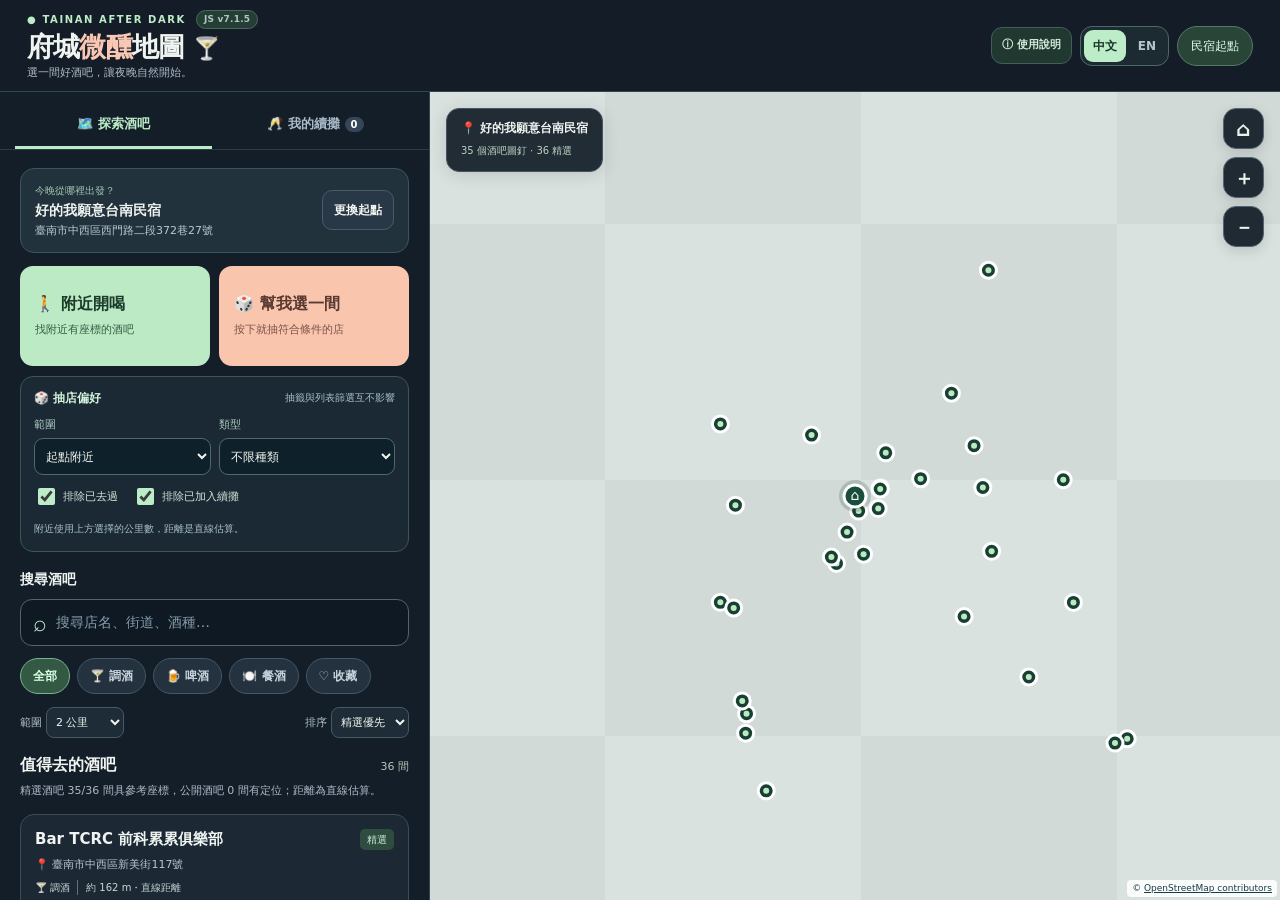
==== commit b31a04bb: "Add files via upload" ====
--- a/index.html
+++ b/index.html
@@ -6,17 +6,16 @@
   <meta name="theme-color" content="#131d27">
   <meta name="description" content="府城微醺地圖：從臺南民宿或任何起點出發，搜尋附近酒吧、隨機抽店、規劃續攤與步行導航。">
   <title>府城微醺地圖｜Tainan Bar Hop</title>
-  <link rel="stylesheet" href="./styles.css?v=7.1.4">
+  <link rel="stylesheet" href="./styles.css?v=7.1.5">
 </head>
 <body>
   <div id="app"><p style="font:16px system-ui;padding:24px">🍸 載入府城微醺地圖中…</p></div>
-  <script type="module" src="./app.js?v=7.1.4"></script>
+  <script type="module" src="./app.js?v=7.1.5"></script>
   <nav class="bottomnav" aria-label="主要導覽">
     <button data-tab="map">🗺️<span>地圖</span></button>
     <button data-tab="discover" class="active" aria-current="page">🔍<span>探索</span></button>
     <button data-tab="route">🥂<span>續攤 <b id="navRouteBadge">0</b></span></button>
     <button data-tab="night">🌙<span>今晚</span></button>
-    <a href="./help.html" class="navhelp">❔<span>說明</span></a>
   </nav>
 </body>
 </html>
--- a/styles.css
+++ b/styles.css
@@ -137,8 +137,17 @@
  .site-tools{justify-content:space-between;width:100%;gap:6px}
  .topbar h1{font-size:22px}.topbar p{font-size:10px}
  .help-link{padding:8px 10px;font-size:11px}.site-tools .start-chip{max-width:140px;padding:8px 9px}
- .bottomnav .navhelp{flex:1;min-width:0;border:0;background:transparent;color:#9fb0bf;font-size:20px;display:flex;flex-direction:column;align-items:center;justify-content:center;gap:2px;text-decoration:none}
- .bottomnav .navhelp span{font-size:11px;line-height:1}
  body.map-only .maparea{height:calc(100dvh - 170px - env(safe-area-inset-bottom))}
 }
 @media(max-width:360px){.site-tools .start-chip{max-width:115px}.help-link{font-size:10px;padding:7px}}
+
+/* v7.1.5 — confirm landmark search results before changing the starting point. */
+.start-candidates{margin-top:10px;display:flex;flex-direction:column;gap:7px;max-height:300px;overflow:auto;overscroll-behavior:contain}
+.start-candidates[hidden]{display:none!important}
+.start-results-header{font-size:12px;font-weight:750;color:#c3d3d9;padding:5px 2px}
+.start-results-header span{font-size:10px;color:#a9bdc8;margin-left:6px}
+.start-result{display:flex;flex-direction:column;align-items:flex-start;gap:4px;border:1px solid #53716d;border-radius:10px;background:#202f3b;color:#edf8ef;padding:11px 13px;text-align:left;white-space:normal;min-height:64px;width:100%;cursor:pointer}
+.start-result:hover,.start-result:focus-visible{border-color:#bcecc8;background:#2a473d}
+.start-result strong{font-size:14px}.start-result small{font-size:11px;color:#bad0d4}.start-result em{font-size:10px;color:#b6e6c2;font-style:normal}
+.start-fallback{display:inline-flex;align-items:center;color:#bcecc8;font-size:12px;min-height:40px}
+@media(max-width:799px){.start-candidates{max-height:36dvh}.start-result{min-height:70px}}
